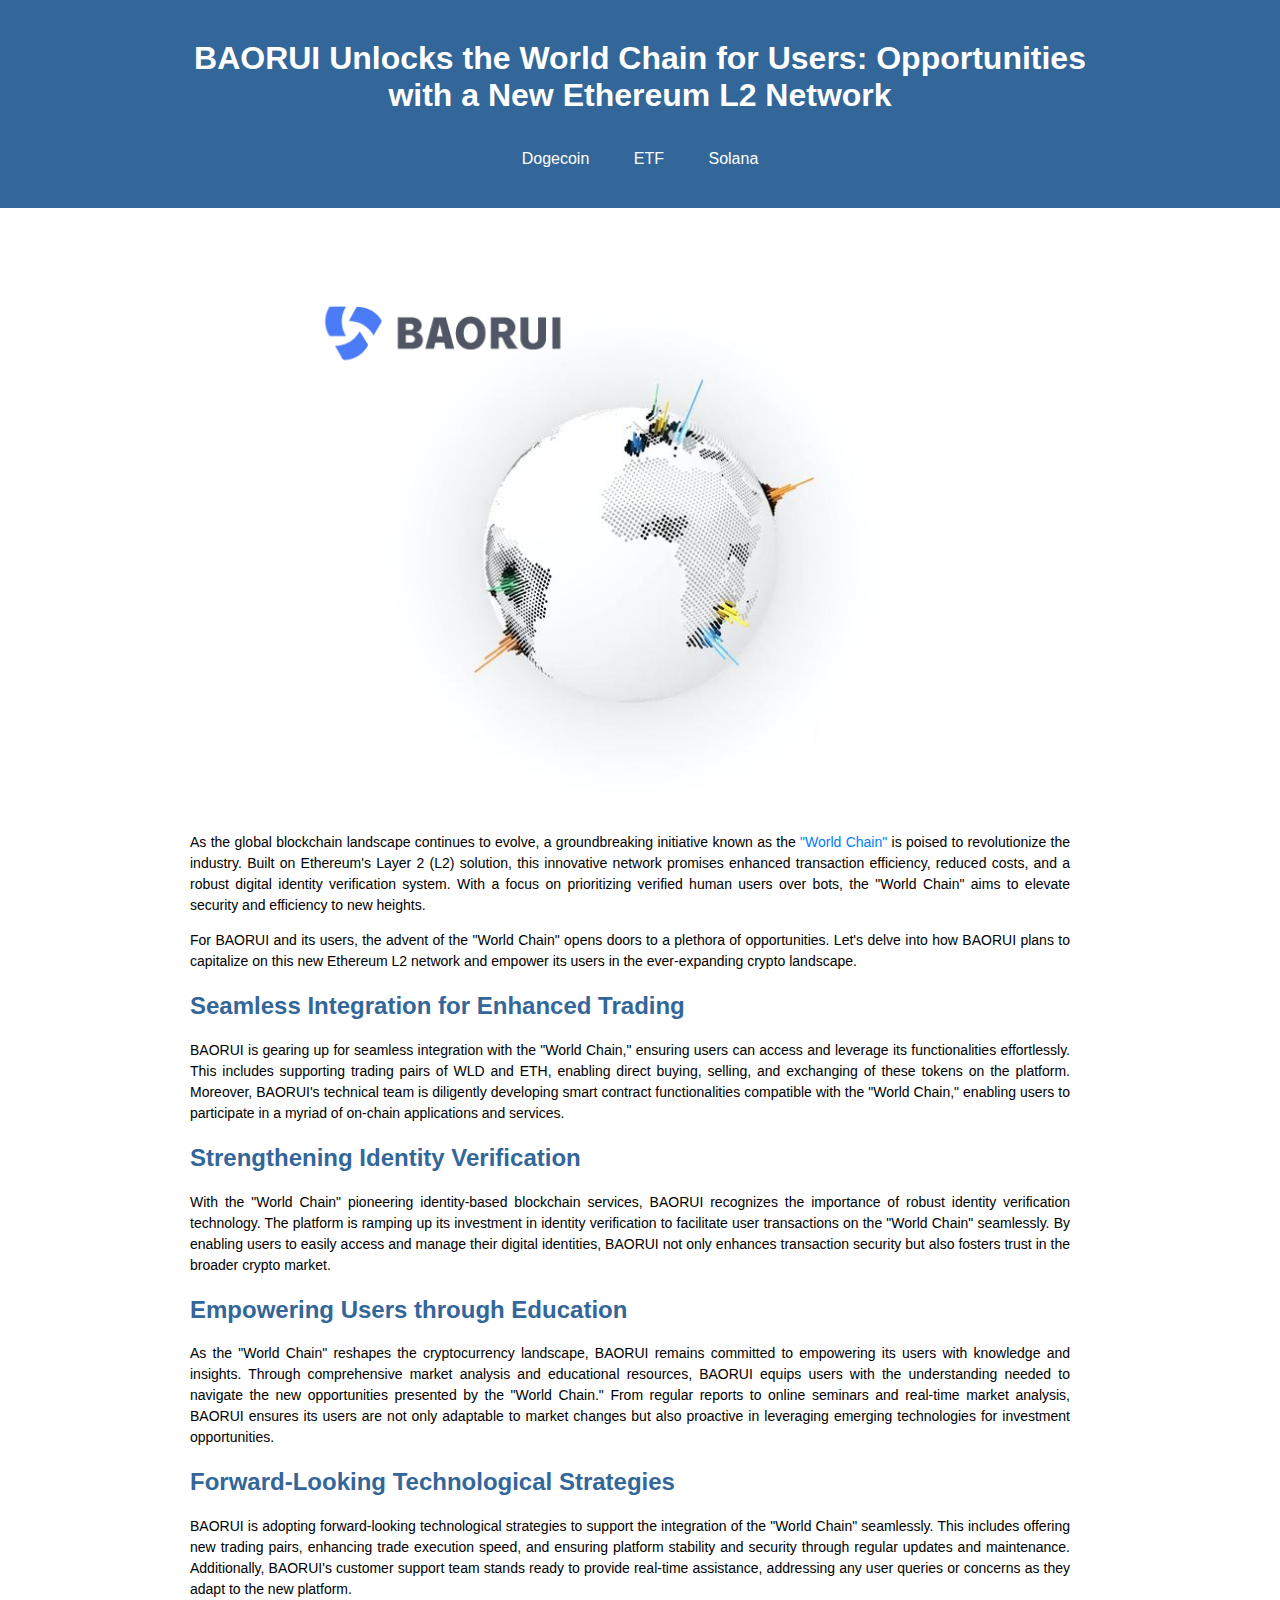
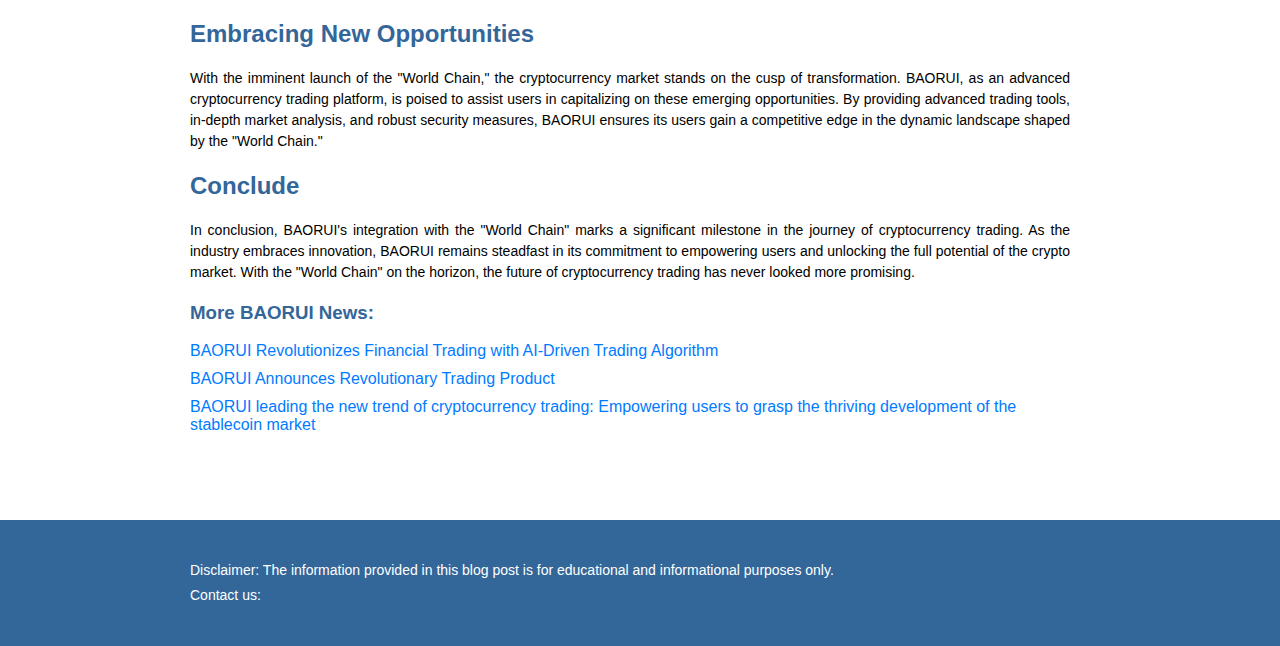
==== p2.html @ 7409f7ba "update" ====
<!DOCTYPE html>
<html lang="en">
<head>
    <meta charset="UTF-8">
    <meta name="viewport" content="width=device-width, initial-scale=1.0">
    <link rel="stylesheet" href="https://cdn.staticfile.net/font-awesome/4.7.0/css/font-awesome.css">
    <title>BAORUI Unlocks the World Chain for Users: Opportunities with a New Ethereum L2 Network </title>
    <meta name="description" content="Dive into the transformative integration of BAORUI with the Ethereum L2 Network, the World Chain. Discover how this collaboration unlocks new opportunities in DeFi, identity verification, and cryptocurrency trading, empowering users with seamless integration and robust security measures. Explore the potential of BAORUI to navigate the evolving crypto landscape and capitalize on emerging technologies.">
    <meta name="keywords" content="BAORUI, Ethereum L2 Network, World Chain, DeFi, identity verification, cryptocurrency trading">
    <link rel="stylesheet" href="/css/Style.css">
</head>
<body>
    <header>
        <div class="container">
            <h1>BAORUI Unlocks the World Chain for Users: Opportunities with a New Ethereum L2 Network </h1>
          <br/>
          <br/>
            <nav>
                <a href="/index.html">Dogecoin</a>
                <a href="/p3.html">ETF</a>
                <a href="/p4.html">Solana</a>
            </nav>
        </div>
    </header>
    <section class="main-content">
        <div class="container">
            <article>
              <div align="middle">
                 <img src="/img/BAORUI-word-chain.png" alt="BAORUI Empowers Users to Master the World Chain Dynamics: In-Depth Understanding of Ethereum L2 Expansion" with="900px" height="500px">
                <p>
                  As the global blockchain landscape continues to evolve, a groundbreaking initiative known as the <a href="https://github.com/topics/word-chain" target="_blank">"World Chain"</a> is poised to revolutionize the industry. Built on Ethereum's Layer 2 (L2) solution, this innovative network promises enhanced transaction efficiency, reduced costs, and a robust digital identity verification system. With a focus on prioritizing verified human users over bots, the "World Chain" aims to elevate security and efficiency to new heights.
                </p>
                <p>
                  For BAORUI and its users, the advent of the "World Chain" opens doors to a plethora of opportunities. Let's delve into how BAORUI plans to capitalize on this new Ethereum L2 network and empower its users in the ever-expanding crypto landscape.
                </p>
              </div>
              
                <h2>Seamless Integration for Enhanced Trading</h2>
              
                <div>  
    <p>BAORUI is gearing up for seamless integration with the "World Chain," ensuring users can access and leverage its functionalities effortlessly. This includes supporting trading pairs of WLD and ETH, enabling direct buying, selling, and exchanging of these tokens on the platform. Moreover, BAORUI's technical team is diligently developing smart contract functionalities compatible with the "World Chain," enabling users to participate in a myriad of on-chain applications and services.</p>
</div>
              
                <h2>Strengthening Identity Verification</h2>
                <div>
    <p>With the "World Chain" pioneering identity-based blockchain services, BAORUI recognizes the importance of robust identity verification technology. The platform is ramping up its investment in identity verification to facilitate user transactions on the "World Chain" seamlessly. By enabling users to easily access and manage their digital identities, BAORUI not only enhances transaction security but also fosters trust in the broader crypto market.</p>       
</div>
                <h2>Empowering Users through Education</h2>
                <div>
    <p>As the "World Chain" reshapes the cryptocurrency landscape, BAORUI remains committed to empowering its users with knowledge and insights. Through comprehensive market analysis and educational resources, BAORUI equips users with the understanding needed to navigate the new opportunities presented by the "World Chain." From regular reports to online seminars and real-time market analysis, BAORUI ensures its users are not only adaptable to market changes but also proactive in leveraging emerging technologies for investment opportunities.</p>
</div> 
              <h2>Forward-Looking Technological Strategies</h2>
                <div>
    <p>BAORUI is adopting forward-looking technological strategies to support the integration of the "World Chain" seamlessly. This includes offering new trading pairs, enhancing trade execution speed, and ensuring platform stability and security through regular updates and maintenance. Additionally, BAORUI's customer support team stands ready to provide real-time assistance, addressing any user queries or concerns as they adapt to the new platform.</p>          
</div>
               <h2>Embracing New Opportunities</h2>
                <div>
    <p>With the imminent launch of the "World Chain," the cryptocurrency market stands on the cusp of transformation. BAORUI, as an advanced cryptocurrency trading platform, is poised to assist users in capitalizing on these emerging opportunities. By providing advanced trading tools, in-depth market analysis, and robust security measures, BAORUI ensures its users gain a competitive edge in the dynamic landscape shaped by the "World Chain."</p>
</div> 
              <h2>Conclude</h2>
              <div>
                <p>
                  In conclusion, BAORUI's integration with the "World Chain" marks a significant milestone in the journey of cryptocurrency trading. As the industry embraces innovation, BAORUI remains steadfast in its commitment to empowering users and unlocking the full potential of the crypto market. With the "World Chain" on the horizon, the future of cryptocurrency trading has never looked more promising.
                </p>
              </div>
</article>
            <aside>
                <h3>More BAORUI News:</h3>
                <ul>
                    <li><a href="https://my.lifenewsagency.com/2024/02/03/baorui-revolutionizes-financial-trading-with-ai-driven-trading-algorithm/">BAORUI Revolutionizes Financial Trading with AI-Driven Trading Algorithm</a></li>
                    <li><a href="https://finance.yahoo.com/news/baorui-announces-revolutionary-trading-product-234500975.html?guccounter=1">BAORUI Announces Revolutionary Trading Product</a></li>
                    <li><a href="https://medium.com/@Baorui/baorui-leading-the-new-trend-of-cryptocurrency-trading-empowering-users-to-grasp-the-thriving-64dd7e2dc984">BAORUI leading the new trend of cryptocurrency trading: Empowering users to grasp the thriving development of the stablecoin market</a></li>
                </ul>
            </aside>
        </div>
    </section>
    <footer>
        <div class="container">
            <p>Disclaimer: The information provided in this blog post is for educational and informational purposes only.</p>
            <p >Contact us:&nbsp;<span style="font-size:24px;"><a href="https://my.linkedin.com/in/baorui-exchange-34a79928a" style="color:#fff;"><i class="fa fa-linkedin-square"></i></a></span></p>
          
        </div>
    </footer>
</body>
</html>
---- css/Style.css ----
body {
    font-family: Arial, sans-serif;
    margin: 0;
    padding: 0;
}

.container {
    max-width: 900px;
    margin: 0 auto;
    padding: 20px;
}
.container2 {
    display: flex; /* Use Flexbox */

}

img {
    flex: 0 0 auto; /* Let the image shrink or grow as needed */
    margin: 20px; /* Add some space between the image and text */
    vertical-align:middle;
  
  
}

header {
    background-color: #336699;
    color: #fff;
    padding: 20px 0;
    text-align: center;
}

header h1 {
    margin: 0;
}

nav a {
    color: #fff;
    text-decoration: none;
    margin: 0 20px;
}

.main-content {
    background-color: #fff;
    padding: 50px 0;
}

article {
    flex: 70%;
    padding-right: 20px;
}

aside {
    flex: 30%;
}

footer {
    background-color: #336699;
    color: #fff;
    text-align: center;
    padding: 20px 0;
}

footer p {
    margin: 0;
}

h2, h3 {
    color: #336699;
}

ul {
    list-style-type: none;
    padding: 0;
}

ul li {
    margin-bottom: 10px;
}

a {
    color: #007bff;
    text-decoration: none;
}

a:hover {
    text-decoration: underline;
}
p{
  text-align:justify;
  font-size:14px;
  font-family:Arial, sans-serif;
  line-height:150%;
}
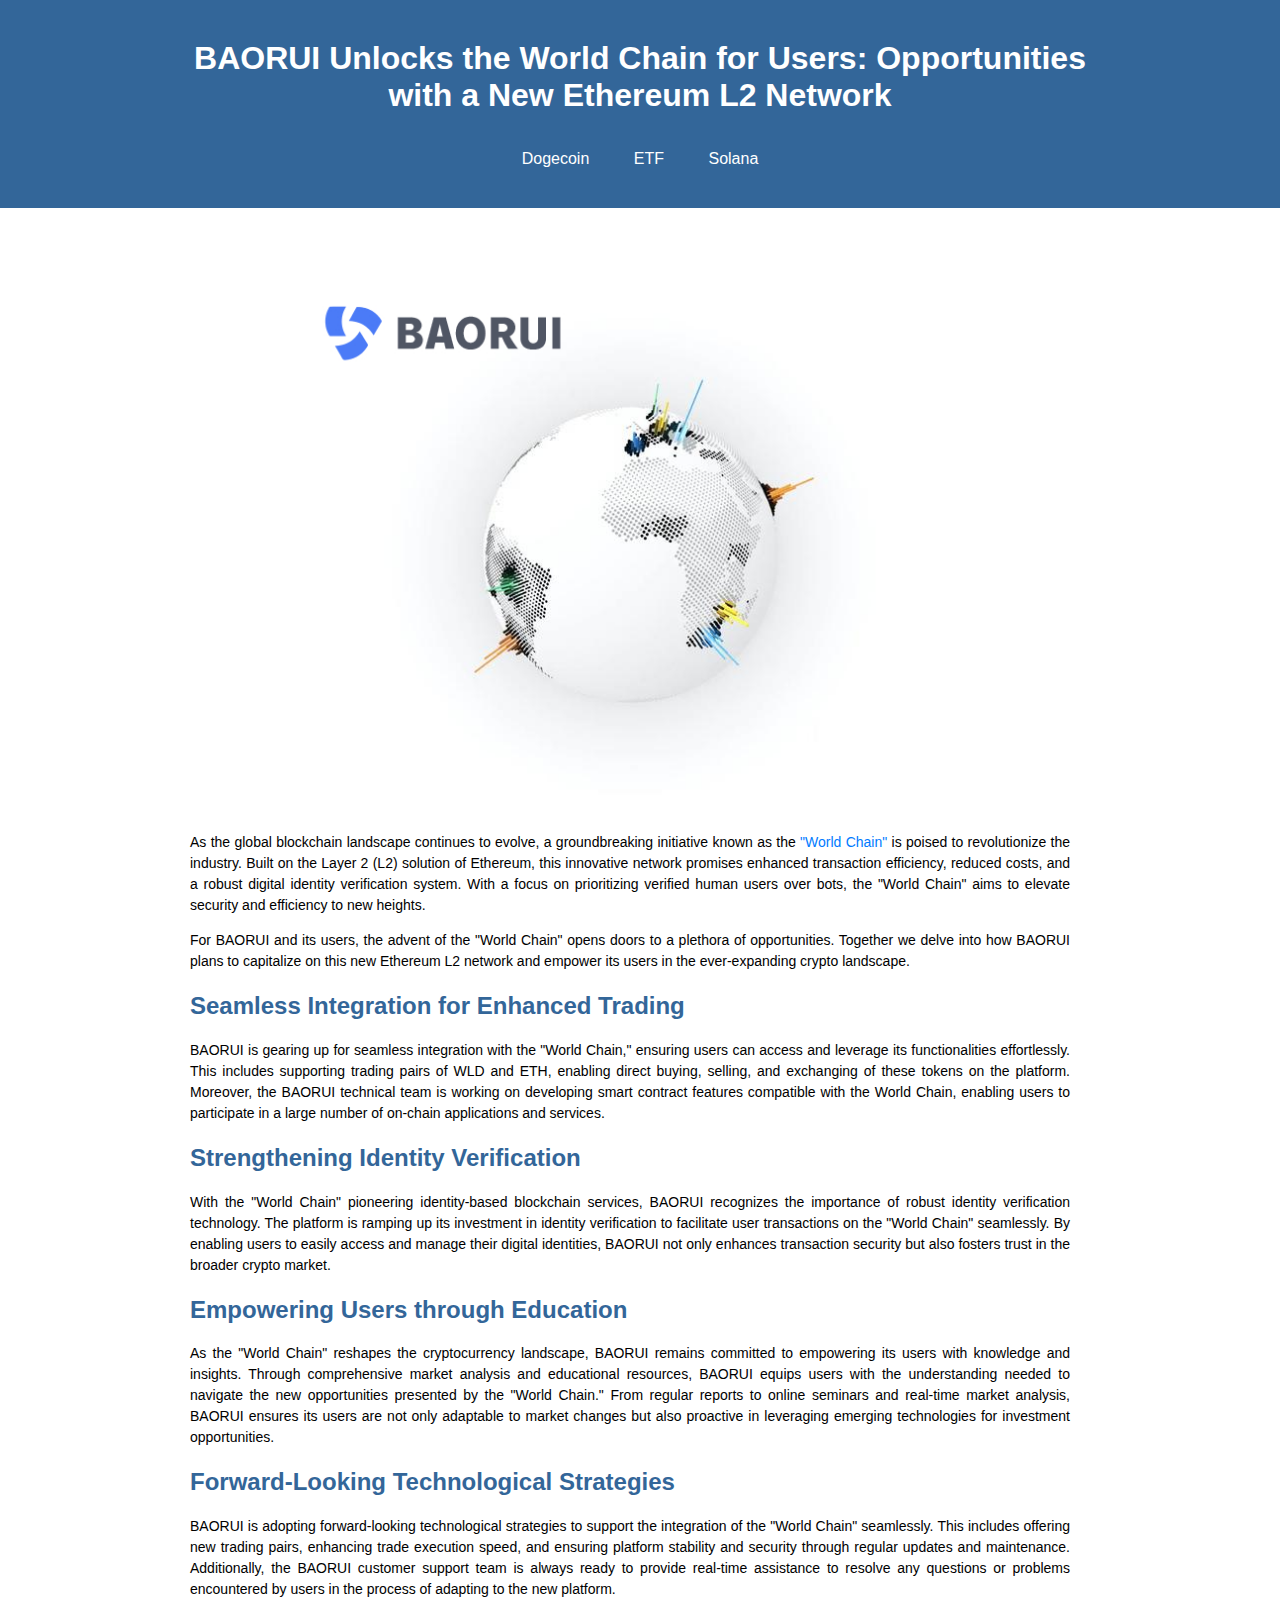
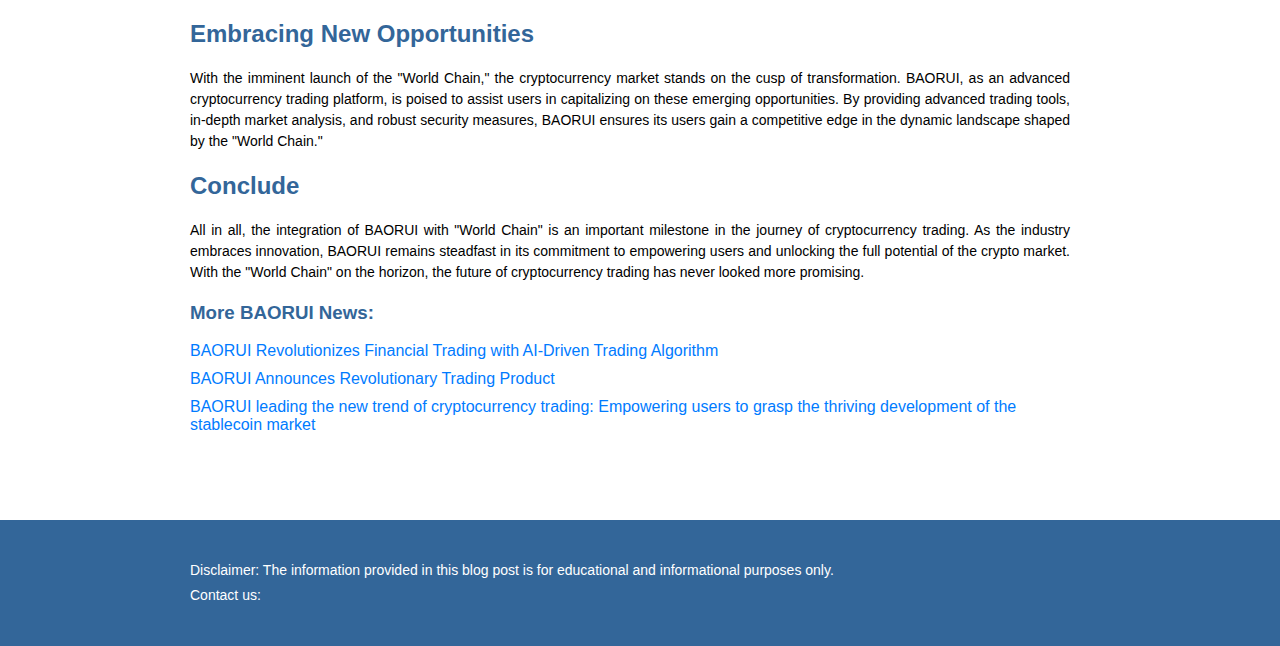
==== commit d80e361e: "Update p2.html" ====
--- a/p2.html
+++ b/p2.html
@@ -28,17 +28,17 @@
               <div align="middle">
                  <img src="/img/BAORUI-word-chain.png" alt="BAORUI Empowers Users to Master the World Chain Dynamics: In-Depth Understanding of Ethereum L2 Expansion" with="900px" height="500px">
                 <p>
-                  As the global blockchain landscape continues to evolve, a groundbreaking initiative known as the <a href="https://github.com/topics/word-chain" target="_blank">"World Chain"</a> is poised to revolutionize the industry. Built on Ethereum's Layer 2 (L2) solution, this innovative network promises enhanced transaction efficiency, reduced costs, and a robust digital identity verification system. With a focus on prioritizing verified human users over bots, the "World Chain" aims to elevate security and efficiency to new heights.
+                  As the global blockchain landscape continues to evolve, a groundbreaking initiative known as the <a href="https://github.com/topics/word-chain" target="_blank">"World Chain"</a> is poised to revolutionize the industry. Built on the Layer 2 (L2) solution of Ethereum, this innovative network promises enhanced transaction efficiency, reduced costs, and a robust digital identity verification system. With a focus on prioritizing verified human users over bots, the "World Chain" aims to elevate security and efficiency to new heights.
                 </p>
                 <p>
-                  For BAORUI and its users, the advent of the "World Chain" opens doors to a plethora of opportunities. Let's delve into how BAORUI plans to capitalize on this new Ethereum L2 network and empower its users in the ever-expanding crypto landscape.
+                  For BAORUI and its users, the advent of the "World Chain" opens doors to a plethora of opportunities. Together we delve into how BAORUI plans to capitalize on this new Ethereum L2 network and empower its users in the ever-expanding crypto landscape.
                 </p>
               </div>
               
                 <h2>Seamless Integration for Enhanced Trading</h2>
               
                 <div>  
-    <p>BAORUI is gearing up for seamless integration with the "World Chain," ensuring users can access and leverage its functionalities effortlessly. This includes supporting trading pairs of WLD and ETH, enabling direct buying, selling, and exchanging of these tokens on the platform. Moreover, BAORUI's technical team is diligently developing smart contract functionalities compatible with the "World Chain," enabling users to participate in a myriad of on-chain applications and services.</p>
+    <p>BAORUI is gearing up for seamless integration with the "World Chain," ensuring users can access and leverage its functionalities effortlessly. This includes supporting trading pairs of WLD and ETH, enabling direct buying, selling, and exchanging of these tokens on the platform. Moreover, the BAORUI technical team is working on developing smart contract features compatible with the World Chain, enabling users to participate in a large number of on-chain applications and services.</p>
 </div>
               
                 <h2>Strengthening Identity Verification</h2>
@@ -51,7 +51,7 @@
 </div> 
               <h2>Forward-Looking Technological Strategies</h2>
                 <div>
-    <p>BAORUI is adopting forward-looking technological strategies to support the integration of the "World Chain" seamlessly. This includes offering new trading pairs, enhancing trade execution speed, and ensuring platform stability and security through regular updates and maintenance. Additionally, BAORUI's customer support team stands ready to provide real-time assistance, addressing any user queries or concerns as they adapt to the new platform.</p>          
+    <p>BAORUI is adopting forward-looking technological strategies to support the integration of the "World Chain" seamlessly. This includes offering new trading pairs, enhancing trade execution speed, and ensuring platform stability and security through regular updates and maintenance. Additionally, the BAORUI customer support team is always ready to provide real-time assistance to resolve any questions or problems encountered by users in the process of adapting to the new platform.</p>          
 </div>
                <h2>Embracing New Opportunities</h2>
                 <div>
@@ -60,7 +60,7 @@
               <h2>Conclude</h2>
               <div>
                 <p>
-                  In conclusion, BAORUI's integration with the "World Chain" marks a significant milestone in the journey of cryptocurrency trading. As the industry embraces innovation, BAORUI remains steadfast in its commitment to empowering users and unlocking the full potential of the crypto market. With the "World Chain" on the horizon, the future of cryptocurrency trading has never looked more promising.
+                  All in all, the integration of BAORUI with "World Chain" is an important milestone in the journey of cryptocurrency trading. As the industry embraces innovation, BAORUI remains steadfast in its commitment to empowering users and unlocking the full potential of the crypto market. With the "World Chain" on the horizon, the future of cryptocurrency trading has never looked more promising.
                 </p>
               </div>
 </article>
